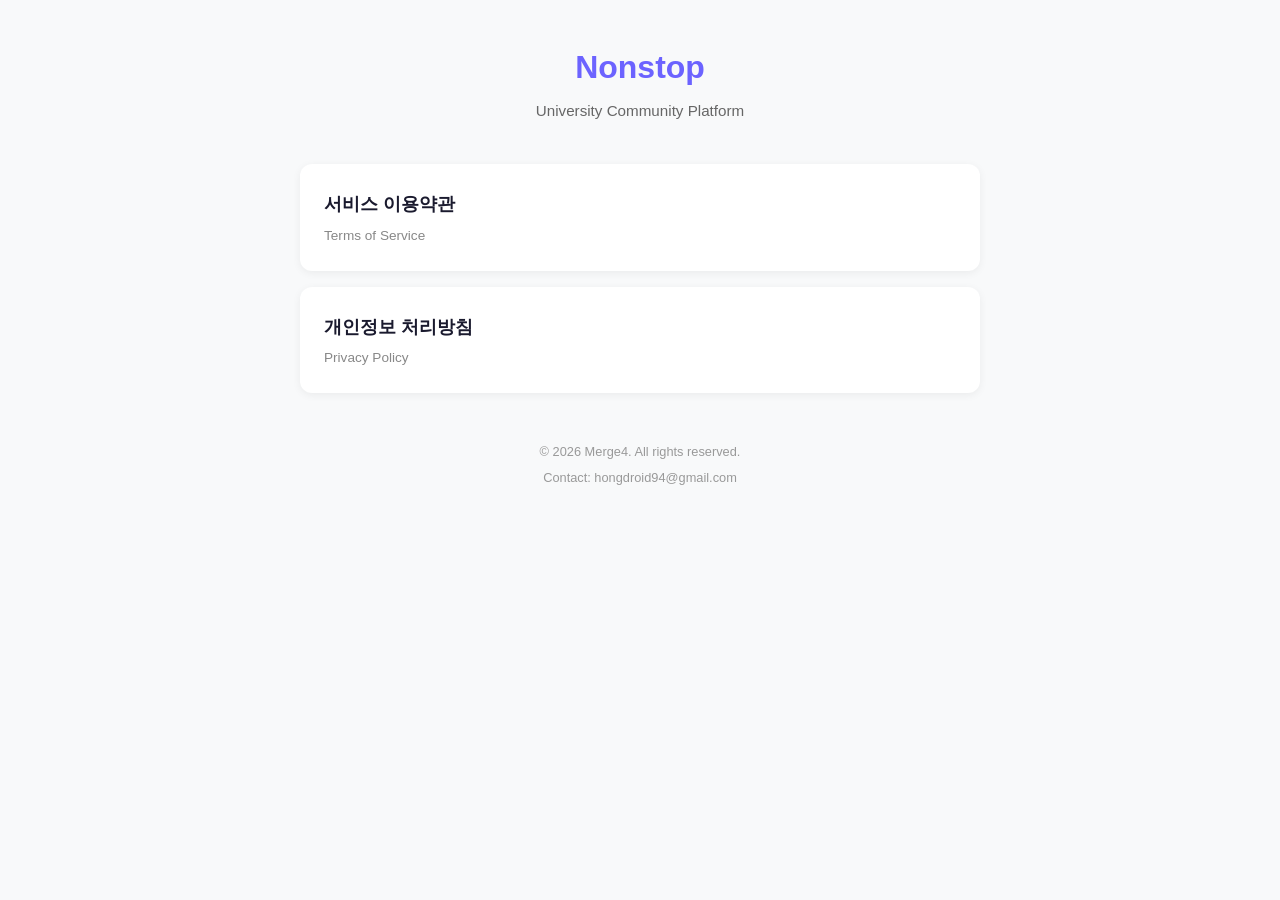
==== index.html @ ac890730 "feat: add terms of service and privacy policy pages" ====
<!DOCTYPE html>
<html lang="ko">
<head>
  <meta charset="UTF-8">
  <meta name="viewport" content="width=device-width, initial-scale=1.0">
  <title>Nonstop - Legal</title>
  <link rel="stylesheet" href="style.css">
</head>
<body>
  <div class="container">
    <header>
      <h1>Nonstop</h1>
      <p class="subtitle">University Community Platform</p>
    </header>
    <nav class="card-list">
      <a href="terms" class="card">
        <h2>서비스 이용약관</h2>
        <p>Terms of Service</p>
      </a>
      <a href="privacy" class="card">
        <h2>개인정보 처리방침</h2>
        <p>Privacy Policy</p>
      </a>
    </nav>
    <footer>
      <p>&copy; 2026 Merge4. All rights reserved.</p>
      <p>Contact: hongdroid94@gmail.com</p>
    </footer>
  </div>
</body>
</html>
---- style.css ----
* { margin: 0; padding: 0; box-sizing: border-box; }
body { font-family: -apple-system, BlinkMacSystemFont, 'Segoe UI', Roboto, sans-serif; background: #f8f9fa; color: #1a1a2e; line-height: 1.7; }
.container { max-width: 720px; margin: 0 auto; padding: 40px 20px; }
header { text-align: center; margin-bottom: 40px; }
header h1 { font-size: 2rem; color: #6C63FF; margin-bottom: 4px; }
header .subtitle { color: #666; font-size: 0.95rem; }
.card-list { display: flex; flex-direction: column; gap: 16px; }
.card { display: block; background: #fff; border-radius: 12px; padding: 24px; text-decoration: none; color: inherit; box-shadow: 0 2px 8px rgba(0,0,0,0.06); transition: transform 0.2s, box-shadow 0.2s; }
.card:hover { transform: translateY(-2px); box-shadow: 0 4px 16px rgba(108,99,255,0.15); }
.card h2 { font-size: 1.15rem; margin-bottom: 4px; }
.card p { color: #888; font-size: 0.85rem; }
footer { text-align: center; margin-top: 48px; color: #999; font-size: 0.8rem; }
footer p { margin-bottom: 4px; }

/* Legal page styles */
.legal { background: #fff; border-radius: 12px; padding: 32px 28px; box-shadow: 0 2px 8px rgba(0,0,0,0.06); margin-bottom: 32px; }
.legal h1 { font-size: 1.5rem; color: #6C63FF; margin-bottom: 8px; }
.legal .meta { color: #999; font-size: 0.82rem; margin-bottom: 28px; padding-bottom: 16px; border-bottom: 1px solid #eee; }
.legal h2 { font-size: 1.1rem; color: #333; margin-top: 28px; margin-bottom: 12px; padding-bottom: 6px; border-bottom: 1px solid #f0f0f0; }
.legal h3 { font-size: 0.95rem; color: #555; margin-top: 16px; margin-bottom: 8px; }
.legal p, .legal li { font-size: 0.9rem; color: #444; margin-bottom: 8px; }
.legal ul, .legal ol { padding-left: 20px; margin-bottom: 12px; }
.legal li { margin-bottom: 4px; }
.legal table { width: 100%; border-collapse: collapse; margin: 12px 0; font-size: 0.85rem; }
.legal th, .legal td { border: 1px solid #e0e0e0; padding: 10px 12px; text-align: left; }
.legal th { background: #f8f8ff; font-weight: 600; color: #333; }
.back-link { display: inline-block; margin-bottom: 20px; color: #6C63FF; text-decoration: none; font-size: 0.9rem; }
.back-link:hover { text-decoration: underline; }

@media (max-width: 600px) {
  .container { padding: 24px 16px; }
  .legal { padding: 24px 18px; }
  .legal table { font-size: 0.78rem; }
  .legal th, .legal td { padding: 8px; }
}
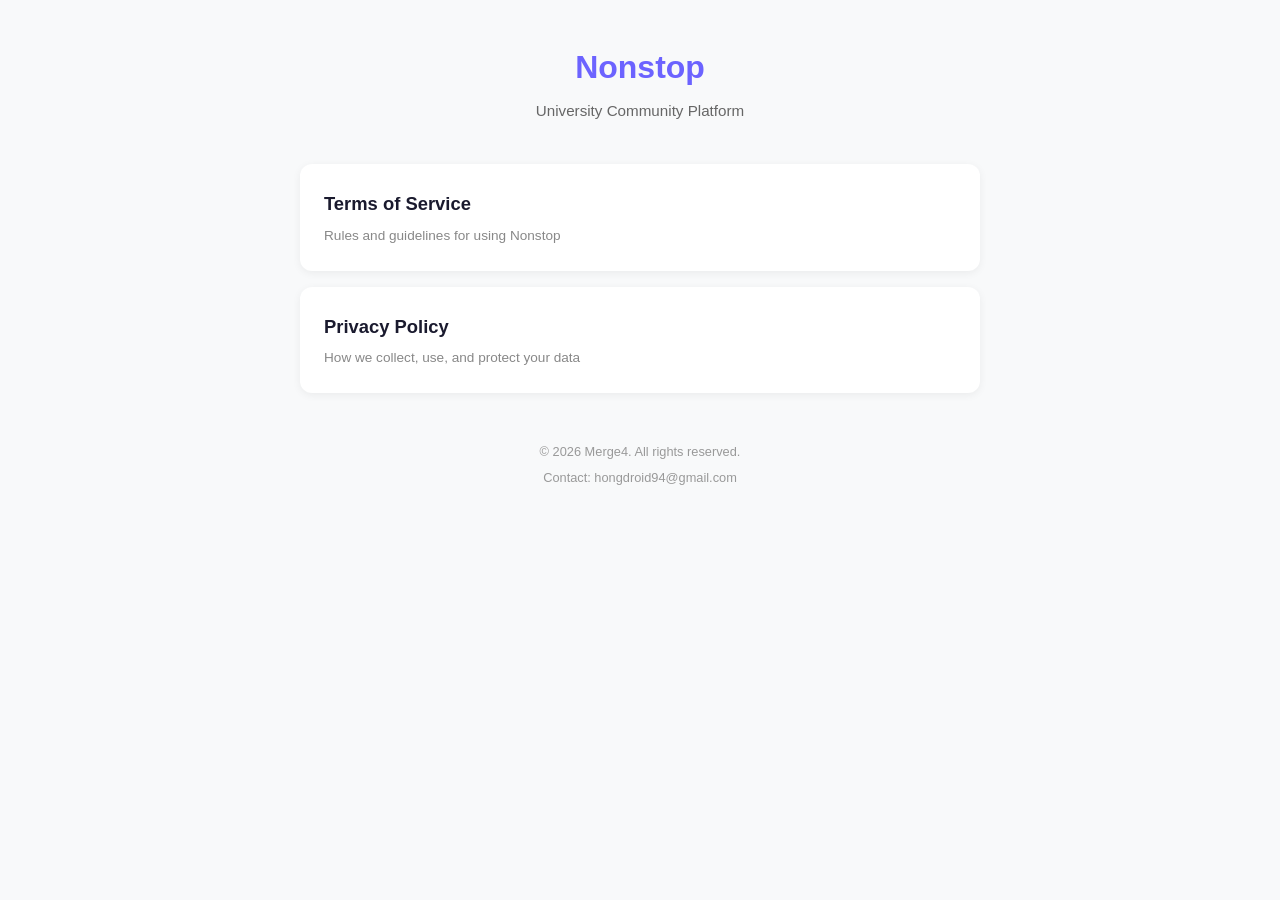
==== commit f1b55bf0: "feat: convert legal pages to English for global users" ====
--- a/index.html
+++ b/index.html
@@ -1,5 +1,5 @@
 <!DOCTYPE html>
-<html lang="ko">
+<html lang="en">
 <head>
   <meta charset="UTF-8">
   <meta name="viewport" content="width=device-width, initial-scale=1.0">
@@ -14,12 +14,12 @@
     </header>
     <nav class="card-list">
       <a href="terms" class="card">
-        <h2>서비스 이용약관</h2>
-        <p>Terms of Service</p>
+        <h2>Terms of Service</h2>
+        <p>Rules and guidelines for using Nonstop</p>
       </a>
       <a href="privacy" class="card">
-        <h2>개인정보 처리방침</h2>
-        <p>Privacy Policy</p>
+        <h2>Privacy Policy</h2>
+        <p>How we collect, use, and protect your data</p>
       </a>
     </nav>
     <footer>
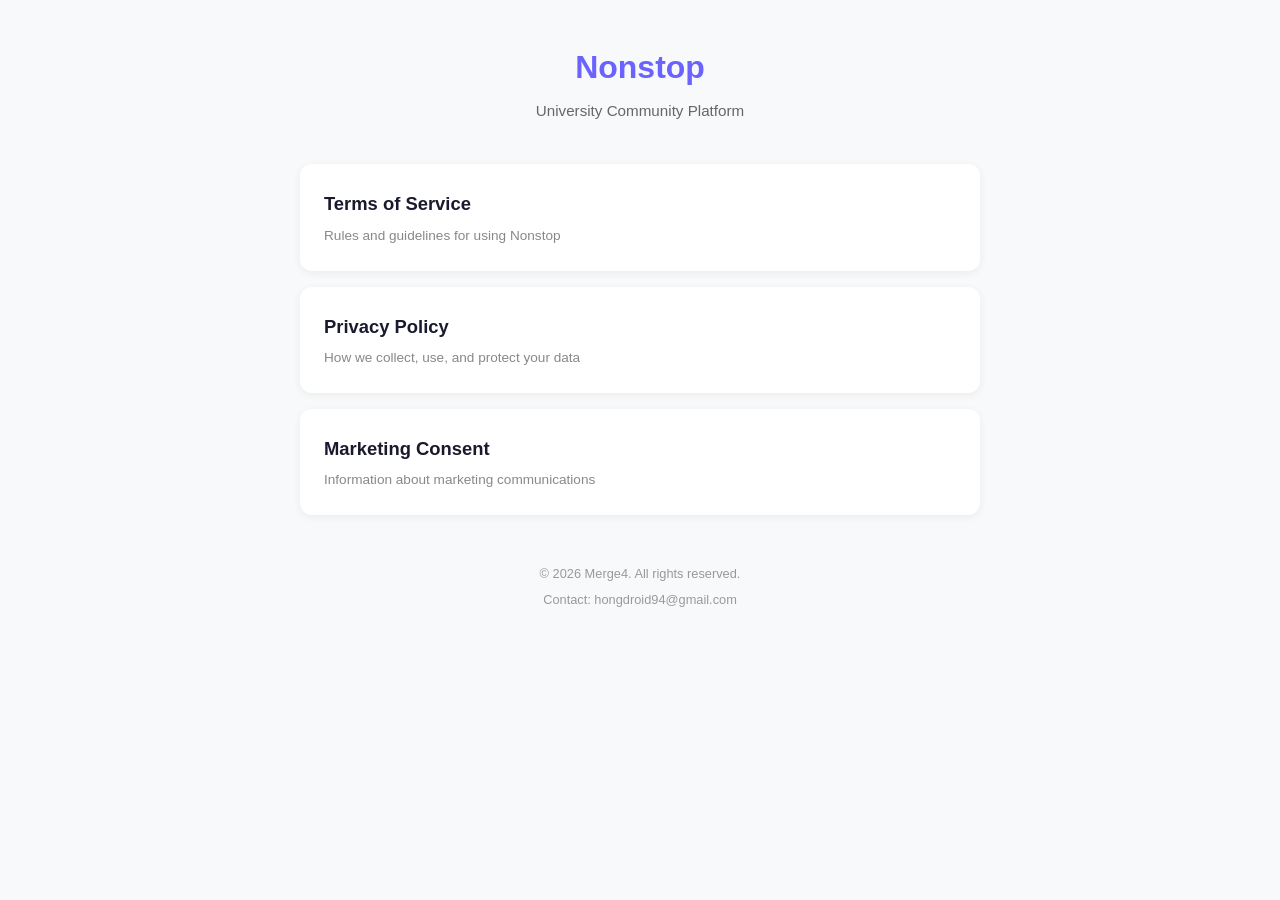
==== commit 72ce0fd0: "feat: add marketing consent link to index page" ====
--- a/index.html
+++ b/index.html
@@ -13,13 +13,17 @@
       <p class="subtitle">University Community Platform</p>
     </header>
     <nav class="card-list">
-      <a href="terms" class="card">
+      <a href="terms.html" class="card">
         <h2>Terms of Service</h2>
         <p>Rules and guidelines for using Nonstop</p>
       </a>
-      <a href="privacy" class="card">
+      <a href="privacy.html" class="card">
         <h2>Privacy Policy</h2>
         <p>How we collect, use, and protect your data</p>
+      </a>
+      <a href="marketing.html" class="card">
+        <h2>Marketing Consent</h2>
+        <p>Information about marketing communications</p>
       </a>
     </nav>
     <footer>
